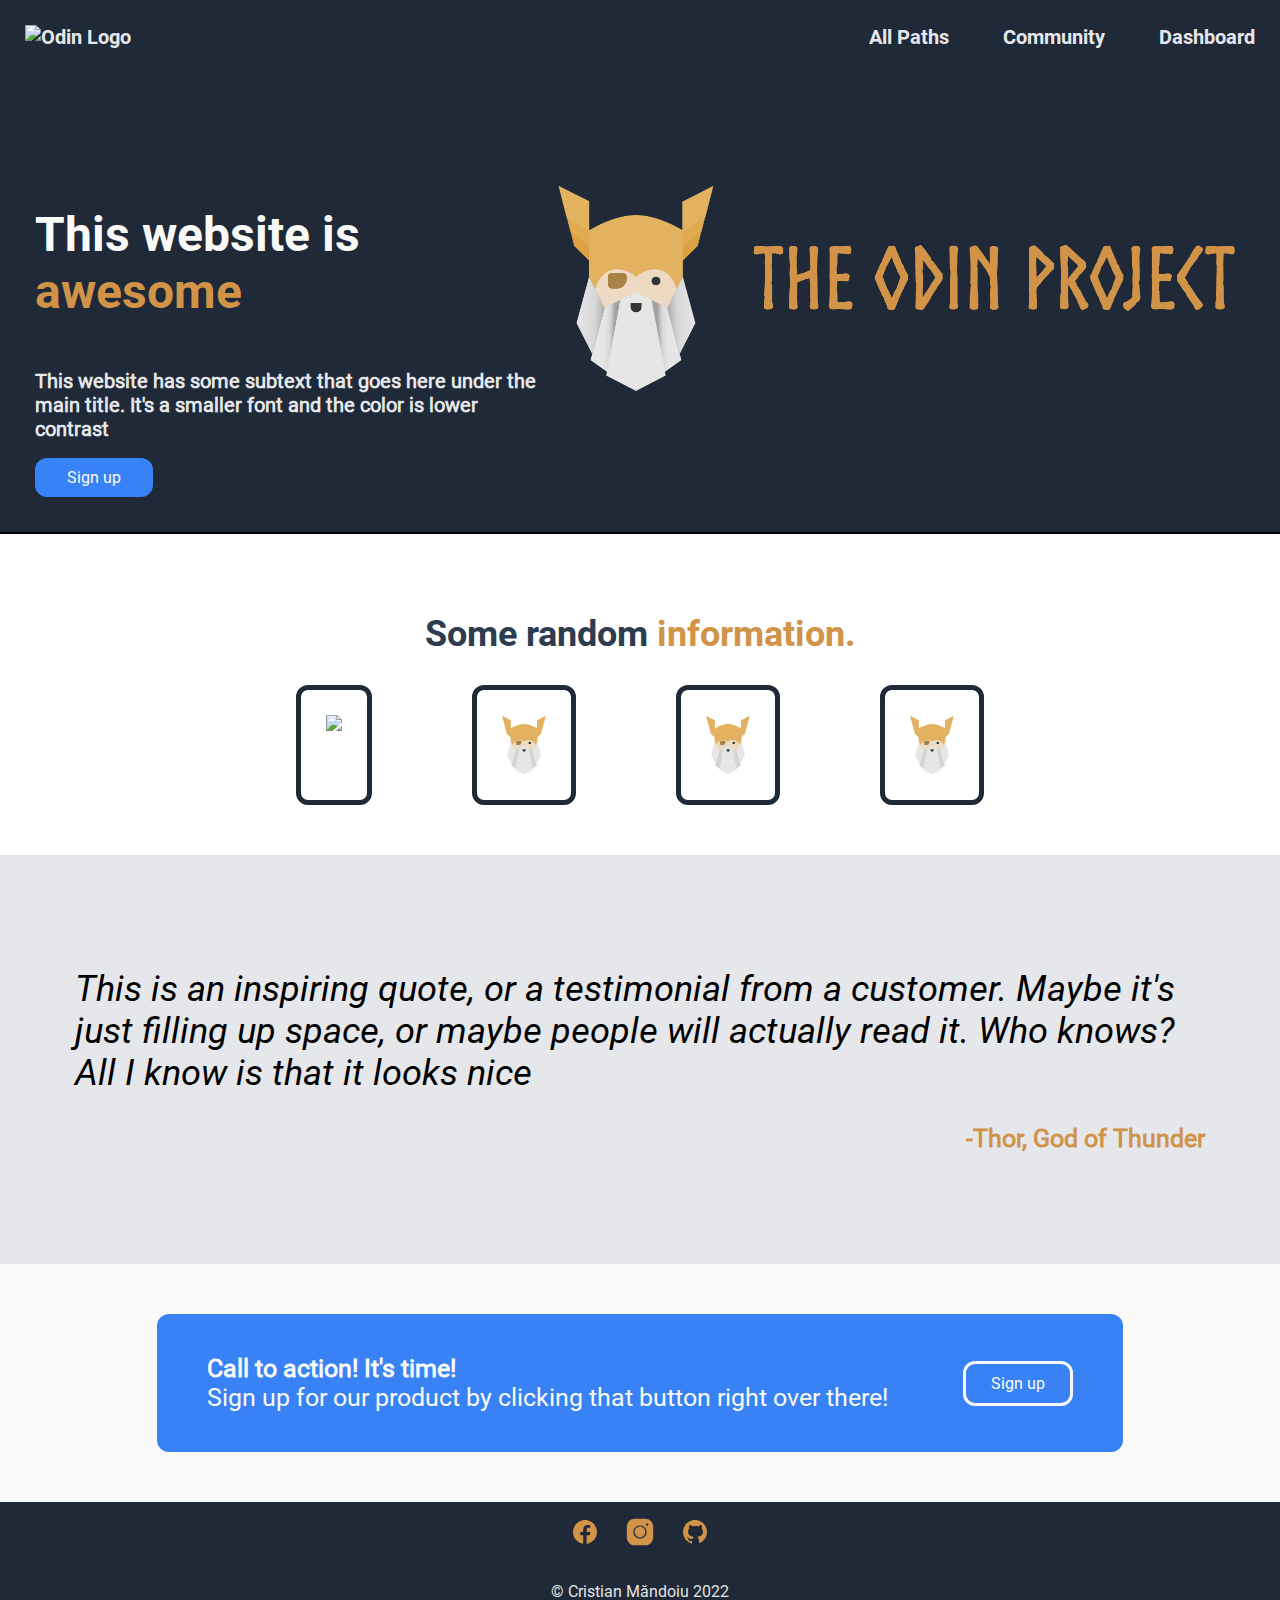
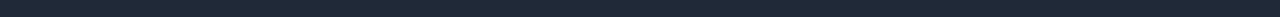
==== index.html @ 20a3cd53 "aded base href" ====
<!DOCTYPE html>
<html lang="ro-RO">
  <!-- Inceput HEAD -->
  <head>
    <meta charset="UTF-8" />
    <meta name="viewport" content="width=device-width, initial-scale=1.0" />
    <title>Cristian Măndoiu | Landing Page</title>
    <link rel="stylesheet" href="resources/style.css" />
    <base href="/odin-landing-page/">
  </head>
  <!-- Sfarsit HEAD -->
  <body>
    <div class="header">
      <div class="nav">
        <a class="logo" href="index.html">
          <img alt="Odin Logo" src="resources/logo.svg" />
        </a>

        <div class="nav-menu">
          <div class="nav-menu-items">
            <a class="nav-all-paths" href="#">All Paths</a>
            <a class="nav-community" href="#">Community</a>
            <a class="nav-dashboard" href="#">Dashboard</a>
          </div>
        </div>
      </div>
    </div>
    <section class="main-container">
      <div class="hero-container">
        <div class="hero">
          <h1 class="hero-text">
            This website is <span class="highlight">awesome</span>
          </h1>
          <h2 class="hero-subtext">
            This website has some subtext that goes here under the main title.
            It's a smaller font and the color is lower contrast
          </h2>
          <a href="#" class="hero-btn">Sign up</a>
        </div>
        <div class="hero-img">
          <img class="hero-odin" src="/resources/hero-img.png" />
        </div>
      </div>
      <section class="info">
        <h2 class="info-title">
          Some random <span class="highlight">information.</span>
        </h2>
        <div class="info-img">
          <img src="resources/logo.svg" />

          <img src="/resources/logo.svg" />

          <img src="/resources/logo.svg" />

          <img src="/resources/logo.svg" />
        </div>
      </section>
      <section class="quote-container">
        <div class="quote">
          <p class="quote-text">
            This is an inspiring quote, or a testimonial from a customer. Maybe
            it's just filling up space, or maybe people will actually read it.
            Who knows? All I know is that it looks nice
            <br />
            <span class="cite"
              ><strong
                ><span class="highlight">-Thor, God of Thunder</span></strong
              ></span
            >
          </p>
        </div>
      </section>
    </section>
    <section class="call-to-action">
      <div class="call-to-action-container">
        <p class="cta-text">
          <strong class=""> Call to action! It's time!</strong> <br />Sign up
          for our product by clicking that button right over there!
        </p>
       <a href="#" class="cta-btn">Sign up</a>
        </div>
      </div>
    </section>
  </body>
  <footer>
    <div class="footer-container">

    
    
      <div class="footer-links">
        <a href="https://www.facebook.com/mandoiuionutcristian"
        target="_blank">
        <svg class="ListItemIcon" xmlns="http://www.w3.org/2000/svg" x="0px" y="0px"
        width="30" height="30"
        viewBox="0 0 30 30"
        <g><path d="M15,3C8.373,3,3,8.373,3,15c0,6.016,4.432,10.984,10.206,11.852V18.18h-2.969v-3.154h2.969v-2.099c0-3.475,1.693-5,4.581-5 c1.383,0,2.115,0.103,2.461,0.149v2.753h-1.97c-1.226,0-1.654,1.163-1.654,2.473v1.724h3.593L19.73,18.18h-3.106v8.697 C22.481,26.083,27,21.075,27,15C27,8.373,21.627,3,15,3z"></path>
        </g>
        </svg>
        </a>
       
        <a href="https://www.instagram.com/cristian.mandoiu/"
        target="_blank">
        <svg class="ListItemIcon" xmlns="http://www.w3.org/2000/svg" x="0px" y="0px"
        width="30" height="30"
        viewBox="0 0 50 50"
      <g><path d="M 16 3 C 8.83 3 3 8.83 3 16 L 3 34 C 3 41.17 8.83 47 16 47 L 34 47 C 41.17 47 47 41.17 47 34 L 47 16 C 47 8.83 41.17 3 34 3 L 16 3 z M 37 11 C 38.1 11 39 11.9 39 13 C 39 14.1 38.1 15 37 15 C 35.9 15 35 14.1 35 13 C 35 11.9 35.9 11 37 11 z M 25 14 C 31.07 14 36 18.93 36 25 C 36 31.07 31.07 36 25 36 C 18.93 36 14 31.07 14 25 C 14 18.93 18.93 14 25 14 z M 25 16 C 20.04 16 16 20.04 16 25 C 16 29.96 20.04 34 25 34 C 29.96 34 34 29.96 34 25 C 34 20.04 29.96 16 25 16 z"></path>
      </g>
       </svg>
        </a>
   
        <a href="https://github.com/criskgsdev"
        target="_blank">
        <svg class="ListItemIcon" xmlns="http://www.w3.org/2000/svg" x="0px" y="0px"
        width="30" height="30"
        viewBox="0 0 30 30"
        <g>
        <path d="M15,3C8.373,3,3,8.373,3,15c0,5.623,3.872,10.328,9.092,11.63C12.036,26.468,12,26.28,12,26.047v-2.051 c-0.487,0-1.303,0-1.508,0c-0.821,0-1.551-0.353-1.905-1.009c-0.393-0.729-0.461-1.844-1.435-2.526 c-0.289-0.227-0.069-0.486,0.264-0.451c0.615,0.174,1.125,0.596,1.605,1.222c0.478,0.627,0.703,0.769,1.596,0.769 c0.433,0,1.081-0.025,1.691-0.121c0.328-0.833,0.895-1.6,1.588-1.962c-3.996-0.411-5.903-2.399-5.903-5.098 c0-1.162,0.495-2.286,1.336-3.233C9.053,10.647,8.706,8.73,9.435,8c1.798,0,2.885,1.166,3.146,1.481C13.477,9.174,14.461,9,15.495,9 c1.036,0,2.024,0.174,2.922,0.483C18.675,9.17,19.763,8,21.565,8c0.732,0.731,0.381,2.656,0.102,3.594 c0.836,0.945,1.328,2.066,1.328,3.226c0,2.697-1.904,4.684-5.894,5.097C18.199,20.49,19,22.1,19,23.313v2.734 c0,0.104-0.023,0.179-0.035,0.268C23.641,24.676,27,20.236,27,15C27,8.373,21.627,3,15,3z"></path>
        </g>
        </svg>
        </a>
      </div>
       
    <p class="footer-text">&copy Cristian Măndoiu 2022</p>
 
   
  
  </footer>
</html>
---- resources/style.css ----
/* Definire font-family si sursa font custom*/
@font-face {
  font-family: roboto;
  src: url(/resources/fonts/Roboto-Regular.ttf);
}
@font-face {
  font-family: roboto-bold;
  src: url(/resources/fonts/Roboto-Bold.ttf);
}
@font-face {
  font-family: roboto-italic;

  src: url(/resources/fonts/Roboto-Italic.ttf);
}

body {
  background-color: #1f2937; /*setare culoare background body*/
  margin: 0; /* by default erau 8px, no idea why*/
}
.nav {
  display: flex;
  justify-content: space-between; /*pozitioneaza cele 2 elemente din nav (logo, nav-menu) la inceputul, respectiv sfarsitul container-ului)*/
  align-items: center; /*fara el, nav-menu-ul ar fi fost afisat in coltul dreapta sus al container-ului*/
} /*nu am stilizat toata clasa "nav" deoarece am avut nevoie de stilizare individuala pentru a spatia corect fiecare item in parte*/
.nav-all-paths,
.nav-community,
.nav-dashboard,
.logo {
  margin: 25px; /*spatiaza itemii atat de marginile documentului cat si unul de altul, in felul asta nu se "incaleca pe rezolutii mai mici"*/
  text-decoration: none; /*fiind ancore, by default ar fi fost subliniate si nu am vrut asta*/
  font-family: roboto-bold, Verdana, Geneva, Tahoma, sans-serif; /*trebuie sa ma documentez daca e vreo varianta sa nu mai fie nevoie sa definesc de fiecare data font family-ul, mai ales ca folosesc acelasi font peste tot, @TODO"*/
  /*setare dimensiune si culoare text, in pixeli, momentan :D*/
  font-size: 20px;
  color: #e5e7eb;
  transition-duration: 0.5ms;
}
.nav-menu a:hover {
  color: #d09348;
  font-size: 25px;
}

.main-container {
  display: block;
}
.hero-text {
  color: #f9faf8;
  font-size: 48px;
  font-family: roboto-bold;
}

.hero-subtext {
  font-family: roboto, Verdana, Geneva, Tahoma, sans-serif;
  font-size: 20px;
  color: #e5e7eb;
}

/*butonul de sign-up din "hero"*/
.hero-btn {
  background-color: #3882f6;
  border-radius: 12px; /*pentru margini rotunjite*/
  color: #f9faf8; /*culoare text*/
  padding: 10px 32px;
  text-align: center;
  text-decoration: none;

  font-size: 16px;
  font-family: roboto;
  transition-duration: 0.4ms; /*pentru hover*/
  max-width: fit-content; /*ca sa nu ocupe toata latimea containerului*/
}
.hero-btn:hover {
  background-color: #d09348; /*schimbare subtila de nuanta la hover"*/
}
.hero-container {
  display: flex;
  margin-top: 65px;
  padding: 35px;
}
.hero {
  display: flex;

  flex-direction: column;
  justify-content: space-between;
}
.hero-img img {
  max-height: 100%;
  max-width: 100%;
  height: auto;
}
.info {
  border-top: 2px solid black;
  display: flex;
  align-items: center;
  justify-content: space-between;
  padding: 50px 0px;

  flex-direction: column;
  background-color: #ffffff;
  width: auto;
}
.info-img {
  display: flex;
  gap: 100px;
  flex-wrap: wrap;
}
.info-img img {
  border: 5px solid #1f2937;
  border-radius: 12px;
  transition-duration: 50 ms;
  padding: 25px;
}

.info-img img:hover {
  background-color: #2c3c51;
}

.info-title {
  display: block;
  font-family: roboto-bold;
  font-size: 36px;
  color: #2c3c51;
}
.highlight {
  color: #d09348;
}
.quote-container {
  display: flex;
  background-color: #e5e7eb;
  border-top: 2px solid #e4e4e4; /*detalii, adauga un border discret pentru o delimitare subtila intre sectiuni, folosindu-se variatii mici de nuanta*/
}
.quote-text {
  font-family: roboto-italic;
  font-size: 36px;
  padding: 75px;
}
.cite {
  display: flex;
  font-family: roboto;
  font-size: 25px;
  flex-direction: row-reverse;
  margin-top: 30px;
}
.call-to-action {
  font-family: roboto;
  background-color: #f9faf8;
  display: flex;
  color: #f9faf8;
  justify-items: center;
  justify-content: center;
}
.call-to-action-container {
  display: flex;
  background-color: #3882f6;

  border-radius: 12px;
  margin: 50px;
  align-items: center;
  padding: 15px 50px;
}
.cta-text {
  font-size: 25px;
}
.cta-btn {
  font-family: roboto;
  display: flex;
  border: 3px solid #f9faf8;

  border-radius: 12px; /*pentru margini rotunjite*/
  color: #f9faf8; /*culoare text*/

  text-decoration: none;

  padding: 10px 25px;
  font-size: 16px;
  font-family: roboto;
  transition-duration: 0.4ms; /*pentru hover*/

  min-width: fit-content;
  margin-left: 75px;
}
.cta-btn:hover {
  background-color: #ffffff;
  color: #3882f6;
}
.footer-text {
  color: #e4e4e4;
  font-family: roboto;
  display: flex;
  justify-content: center;
}
.footer-container {
  display: flex;
  flex-direction: column;
  align-items: center;
  color: #3882f6;
}
.footer-links {
  display: flex;
  gap: 25px;
  margin: 15px;
}
.footer-links a {
  fill: #d09348;
}
.footer-links a :hover {
  fill: #f9faf8;
}
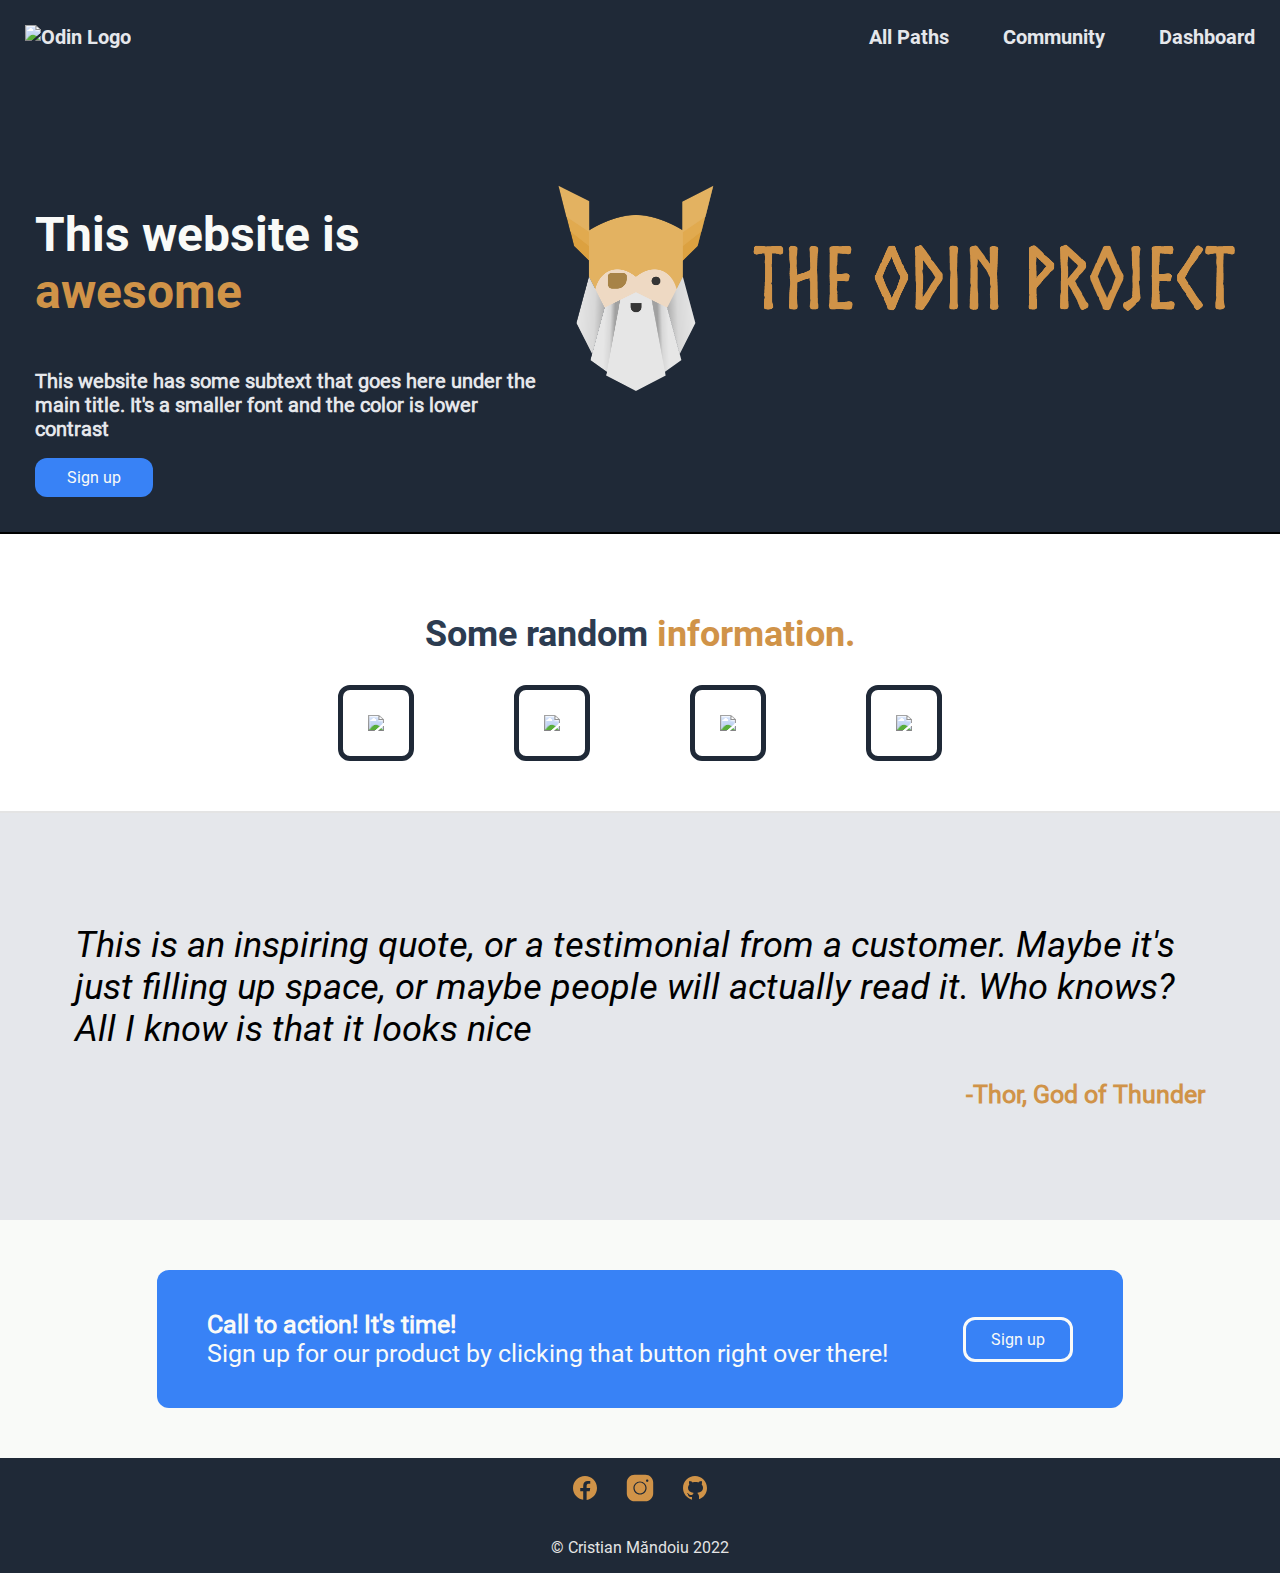
==== commit 9b278d6d: "Just figured out the path problem, I think," ====
--- a/index.html
+++ b/index.html
@@ -48,11 +48,11 @@
         <div class="info-img">
           <img src="resources/logo.svg" />
 
-          <img src="/resources/logo.svg" />
+          <img src="resources/logo.svg" />
 
-          <img src="/resources/logo.svg" />
+          <img src="resources/logo.svg" />
 
-          <img src="/resources/logo.svg" />
+          <img src="resources/logo.svg" />
         </div>
       </section>
       <section class="quote-container">
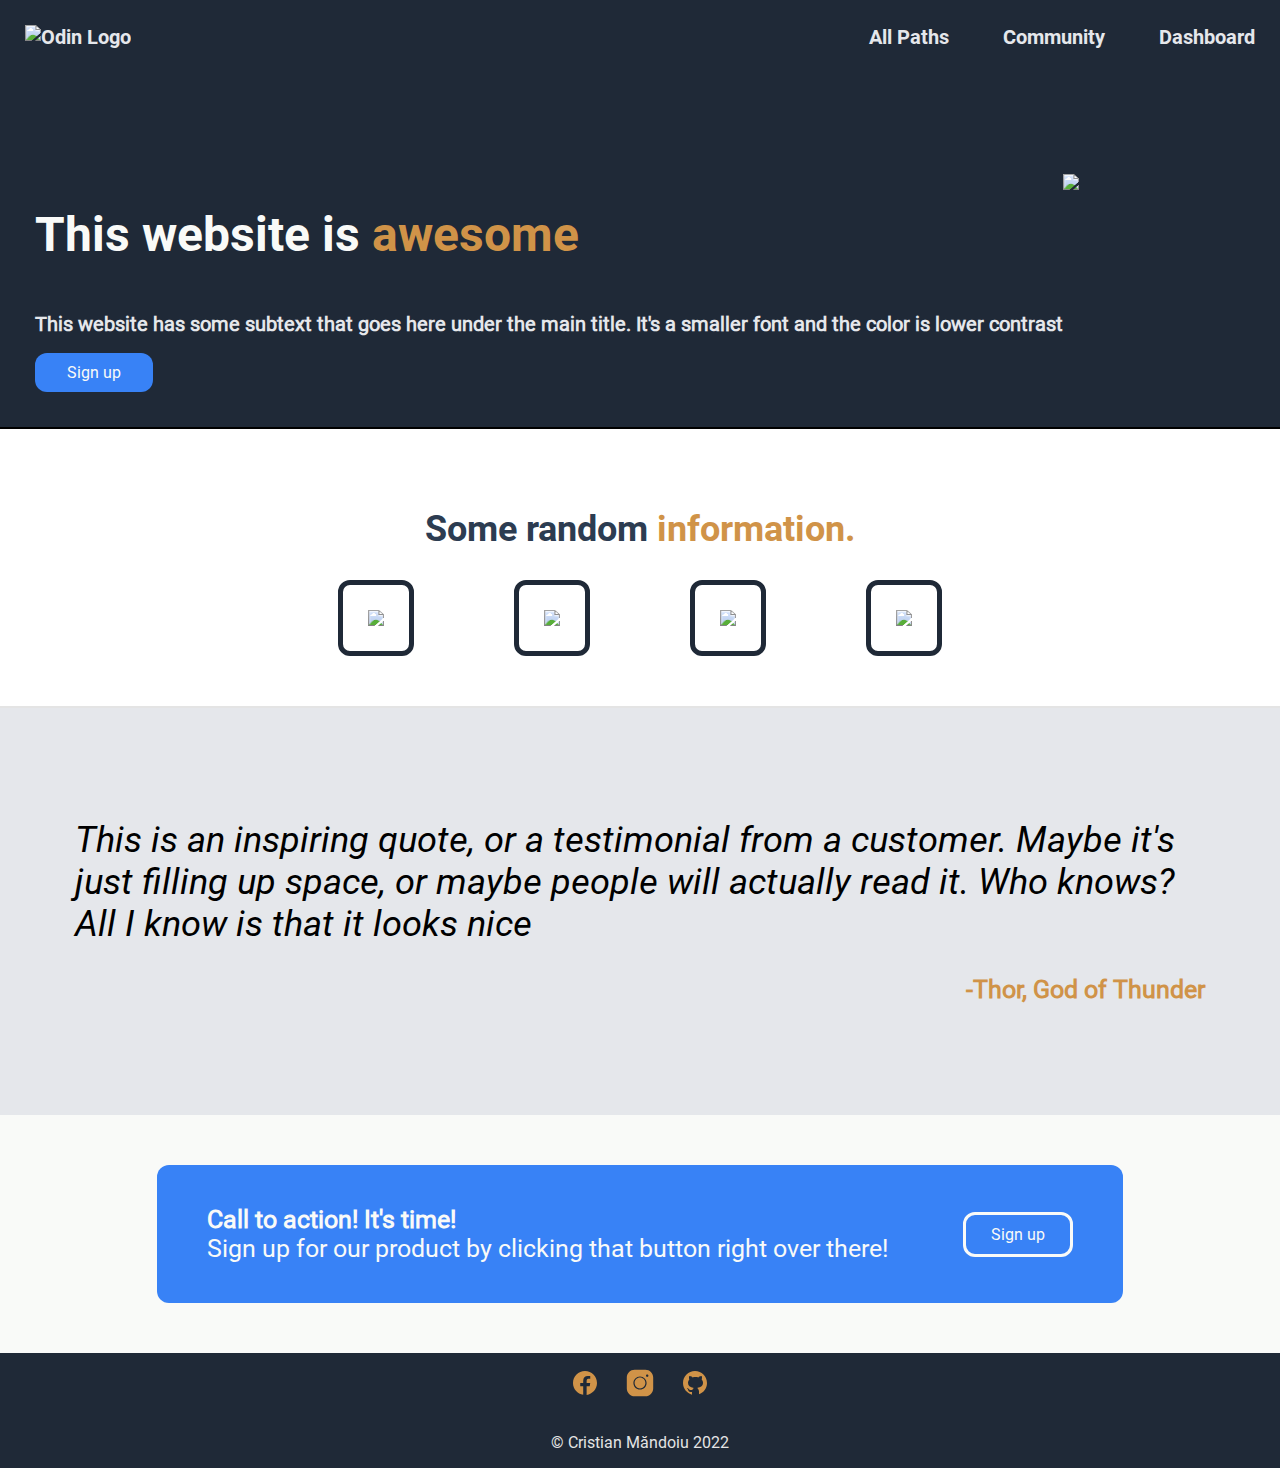
==== commit e36d1696: "removed another /" ====
--- a/index.html
+++ b/index.html
@@ -38,7 +38,7 @@
           <a href="#" class="hero-btn">Sign up</a>
         </div>
         <div class="hero-img">
-          <img class="hero-odin" src="/resources/hero-img.png" />
+          <img class="hero-odin" src="resources/hero-img.png" />
         </div>
       </div>
       <section class="info">
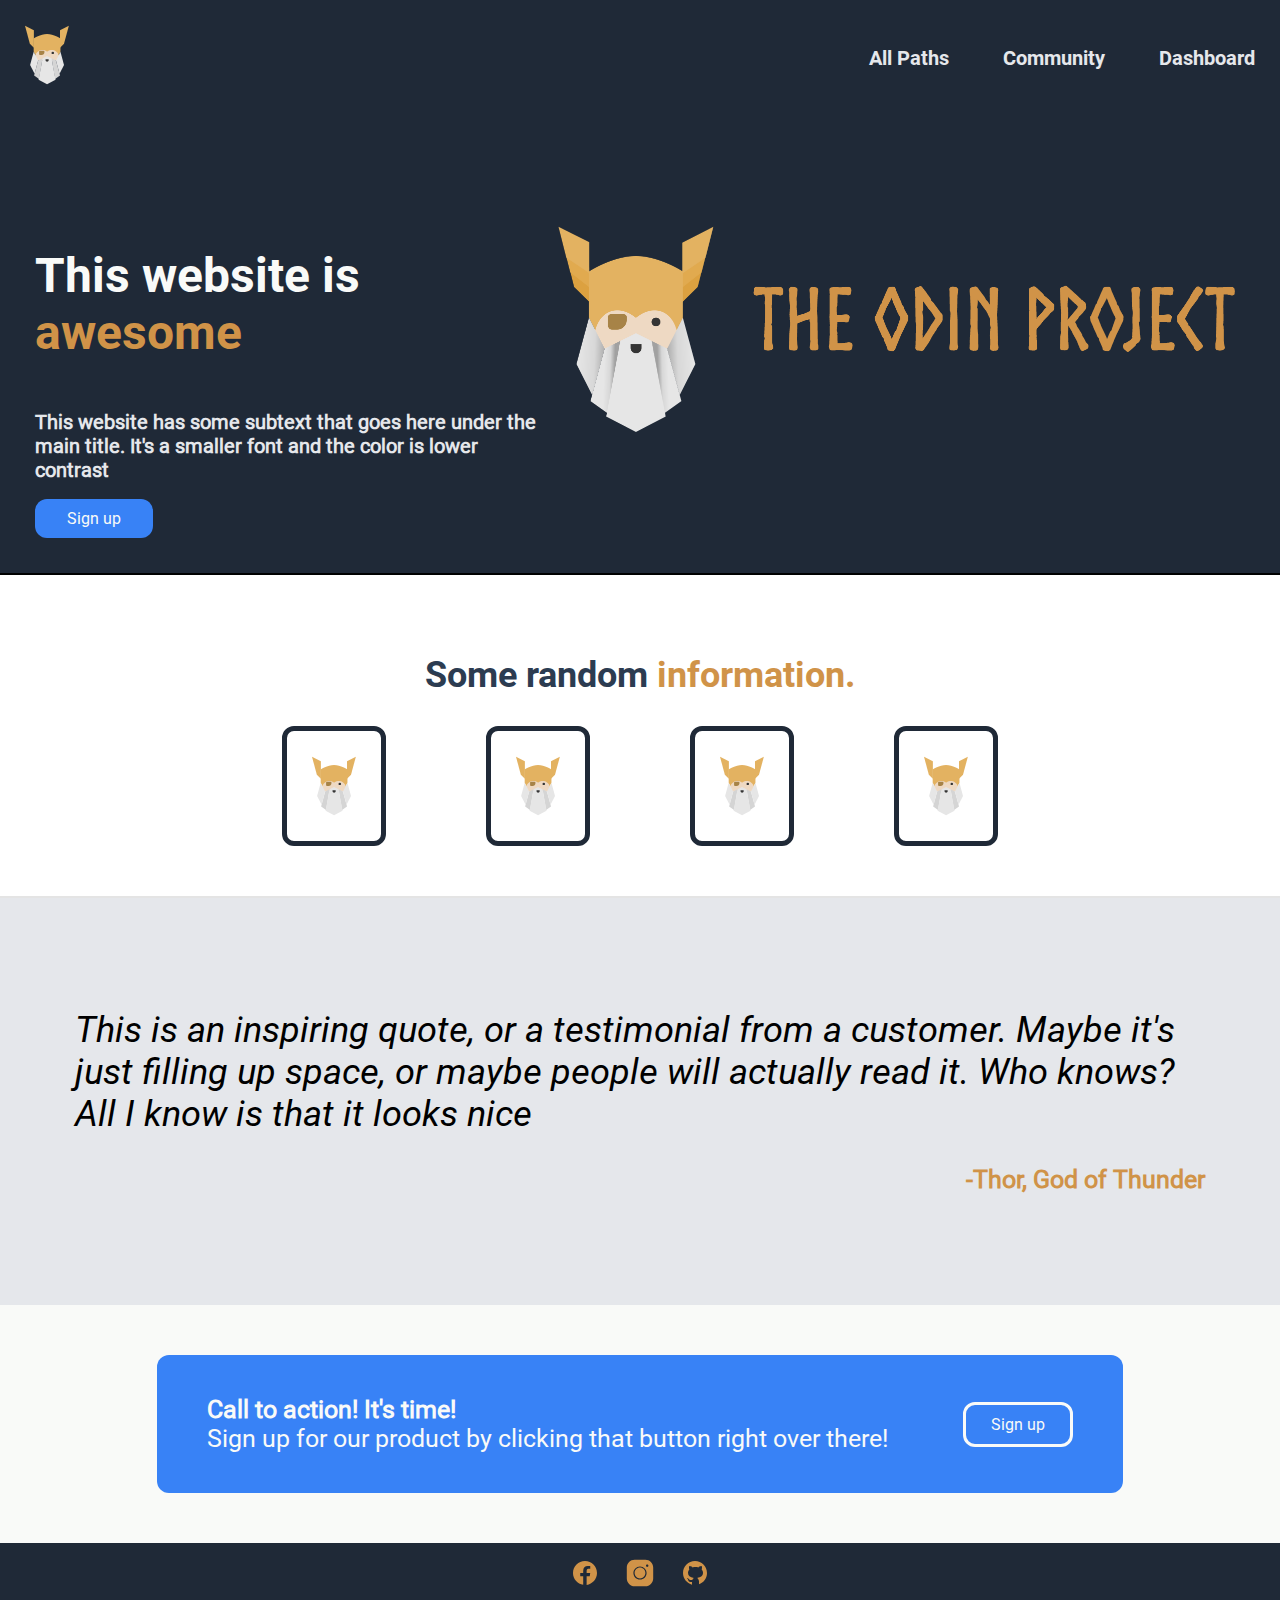
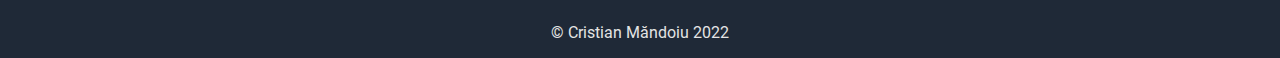
==== commit e6feab52: "," ====
--- a/index.html
+++ b/index.html
@@ -5,7 +5,7 @@
     <meta charset="UTF-8" />
     <meta name="viewport" content="width=device-width, initial-scale=1.0" />
     <title>Cristian Măndoiu | Landing Page</title>
-    <link rel="stylesheet" href="resources/style.css" />
+    <link rel="stylesheet" href="/resources/style.css" />
     <base href="/odin-landing-page/">
   </head>
   <!-- Sfarsit HEAD -->
@@ -13,7 +13,7 @@
     <div class="header">
       <div class="nav">
         <a class="logo" href="index.html">
-          <img alt="Odin Logo" src="resources/logo.svg" />
+          <img alt="Odin Logo" src="/resources/logo.svg" />
         </a>
 
         <div class="nav-menu">
@@ -38,7 +38,7 @@
           <a href="#" class="hero-btn">Sign up</a>
         </div>
         <div class="hero-img">
-          <img class="hero-odin" src="resources/hero-img.png" />
+          <img class="hero-odin" src="/resources/hero-img.png" />
         </div>
       </div>
       <section class="info">
@@ -46,13 +46,13 @@
           Some random <span class="highlight">information.</span>
         </h2>
         <div class="info-img">
-          <img src="resources/logo.svg" />
+          <img src="/logo.svg" />
 
-          <img src="resources/logo.svg" />
+          <img src="/logo.svg" />
 
-          <img src="resources/logo.svg" />
+          <img src="/logo.svg" />
 
-          <img src="resources/logo.svg" />
+          <img src="/logo.svg" />
         </div>
       </section>
       <section class="quote-container">
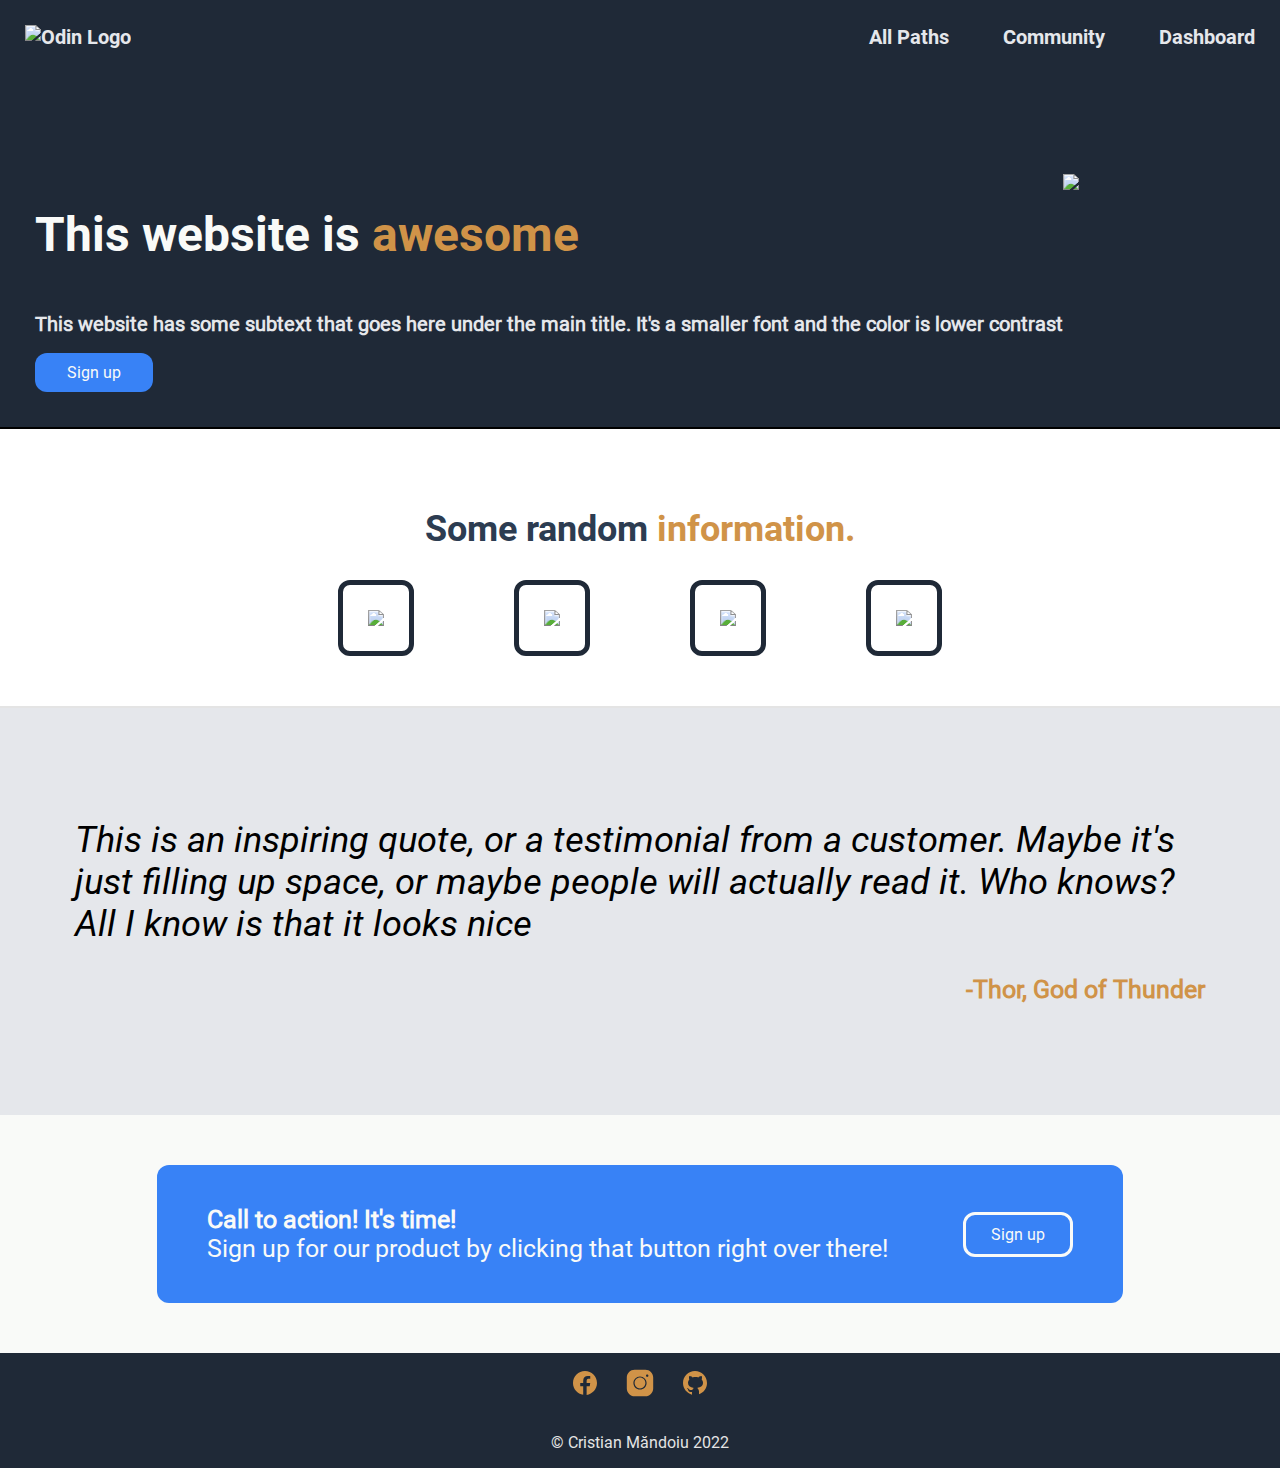
==== commit 8424866f: "." ====
--- a/index.html
+++ b/index.html
@@ -5,7 +5,7 @@
     <meta charset="UTF-8" />
     <meta name="viewport" content="width=device-width, initial-scale=1.0" />
     <title>Cristian Măndoiu | Landing Page</title>
-    <link rel="stylesheet" href="/resources/style.css" />
+    <link rel="stylesheet" href="resources/style.css" />
     <base href="/odin-landing-page/">
   </head>
   <!-- Sfarsit HEAD -->
@@ -13,7 +13,7 @@
     <div class="header">
       <div class="nav">
         <a class="logo" href="index.html">
-          <img alt="Odin Logo" src="/resources/logo.svg" />
+          <img alt="Odin Logo" src="resources/logo.svg" />
         </a>
 
         <div class="nav-menu">
@@ -38,7 +38,7 @@
           <a href="#" class="hero-btn">Sign up</a>
         </div>
         <div class="hero-img">
-          <img class="hero-odin" src="/resources/hero-img.png" />
+          <img class="hero-odin" src="resources/hero-img.png" />
         </div>
       </div>
       <section class="info">
@@ -46,13 +46,13 @@
           Some random <span class="highlight">information.</span>
         </h2>
         <div class="info-img">
-          <img src="/logo.svg" />
+          <img src="resources/logo.svg" />
 
-          <img src="/logo.svg" />
+          <img src="resources/logo.svg" />
 
-          <img src="/logo.svg" />
+          <img src="resources/logo.svg" />
 
-          <img src="/logo.svg" />
+          <img src="resources/logo.svg"/>
         </div>
       </section>
       <section class="quote-container">
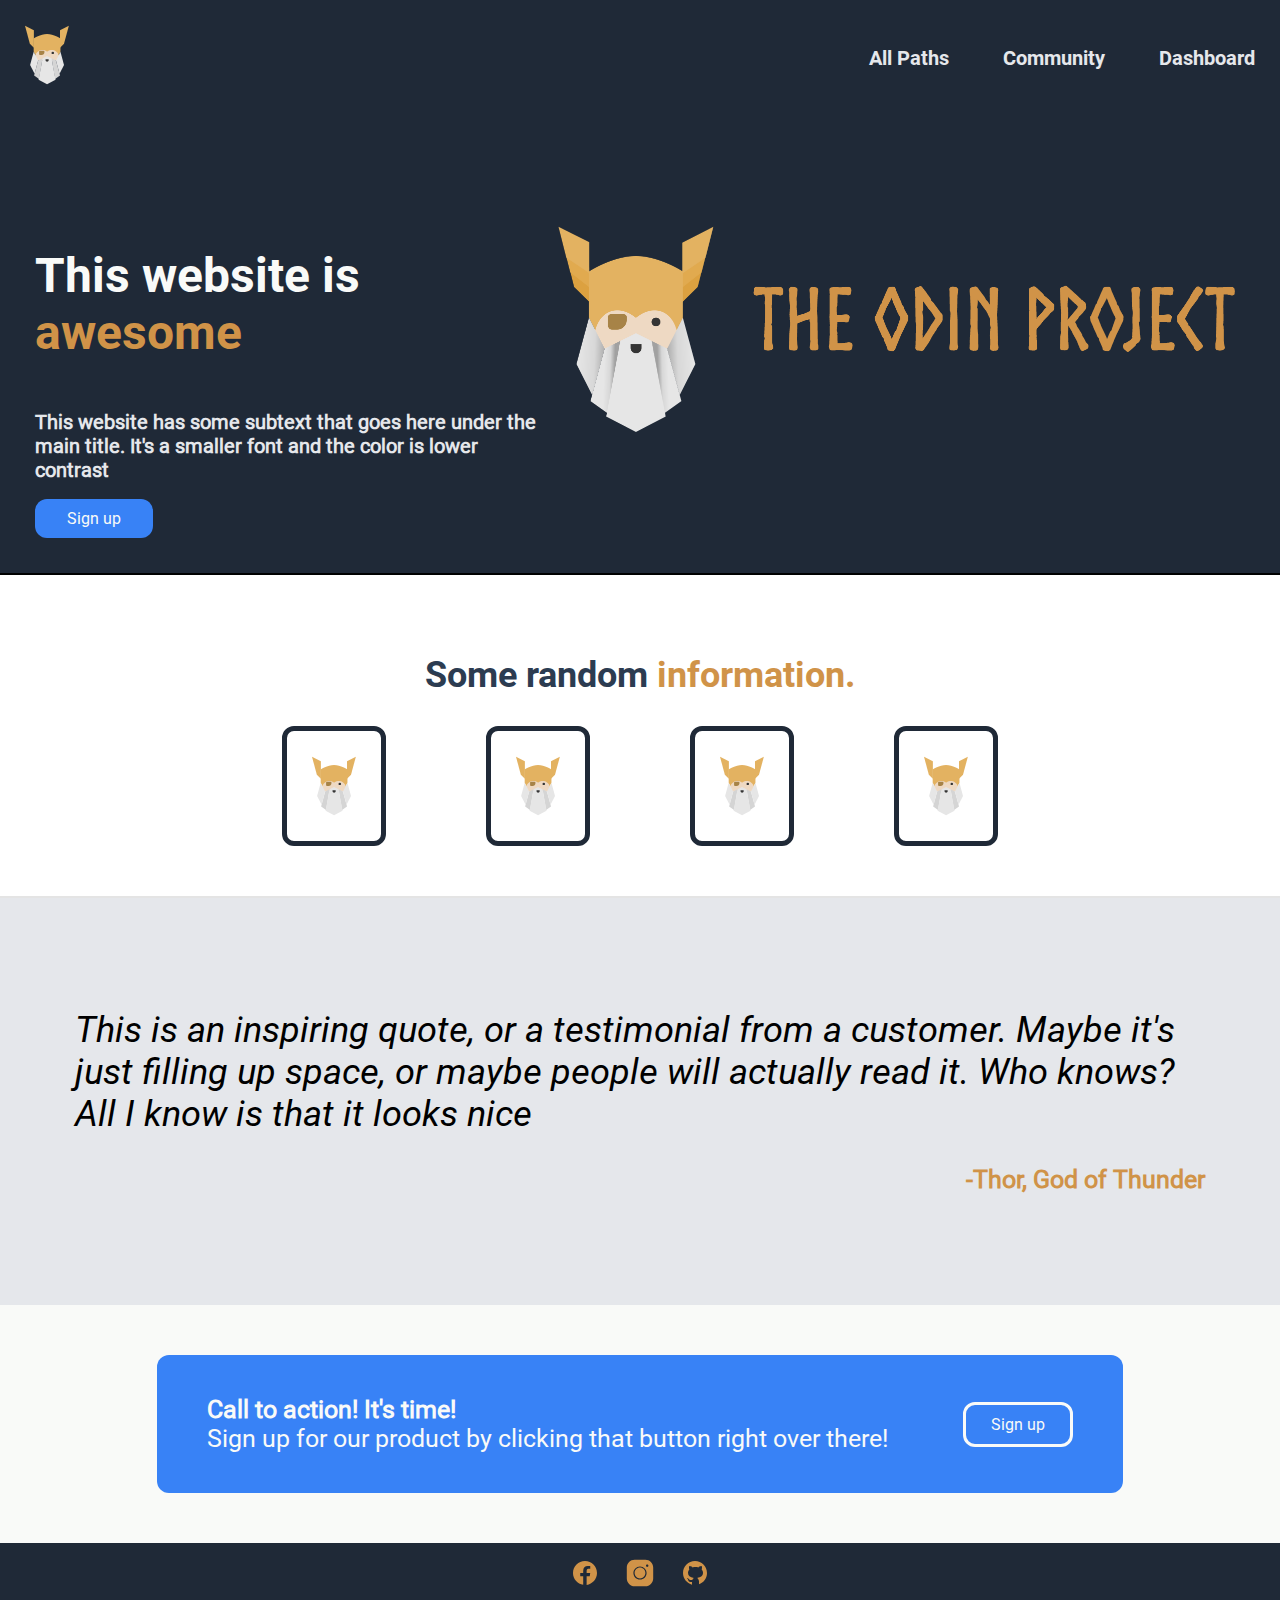
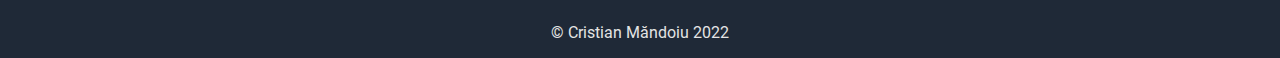
==== commit e22f7be0: "yep" ====
--- a/index.html
+++ b/index.html
@@ -5,7 +5,7 @@
     <meta charset="UTF-8" />
     <meta name="viewport" content="width=device-width, initial-scale=1.0" />
     <title>Cristian Măndoiu | Landing Page</title>
-    <link rel="stylesheet" href="resources/style.css" />
+    <link rel="stylesheet" href="/resources/style.css" />
     <base href="/odin-landing-page/">
   </head>
   <!-- Sfarsit HEAD -->
@@ -13,7 +13,7 @@
     <div class="header">
       <div class="nav">
         <a class="logo" href="index.html">
-          <img alt="Odin Logo" src="resources/logo.svg" />
+          <img alt="Odin Logo" src="/resources/logo.svg" />
         </a>
 
         <div class="nav-menu">
@@ -38,7 +38,7 @@
           <a href="#" class="hero-btn">Sign up</a>
         </div>
         <div class="hero-img">
-          <img class="hero-odin" src="resources/hero-img.png" />
+          <img class="hero-odin" src="/resources/hero-img.png" />
         </div>
       </div>
       <section class="info">
@@ -46,13 +46,13 @@
           Some random <span class="highlight">information.</span>
         </h2>
         <div class="info-img">
-          <img src="resources/logo.svg" />
+          <img src="/resources/logo.svg" />
 
-          <img src="resources/logo.svg" />
+          <img src="/resources/logo.svg" />
 
-          <img src="resources/logo.svg" />
+          <img src="/resources/logo.svg" />
 
-          <img src="resources/logo.svg"/>
+          <img src="/resources/logo.svg"/>
         </div>
       </section>
       <section class="quote-container">
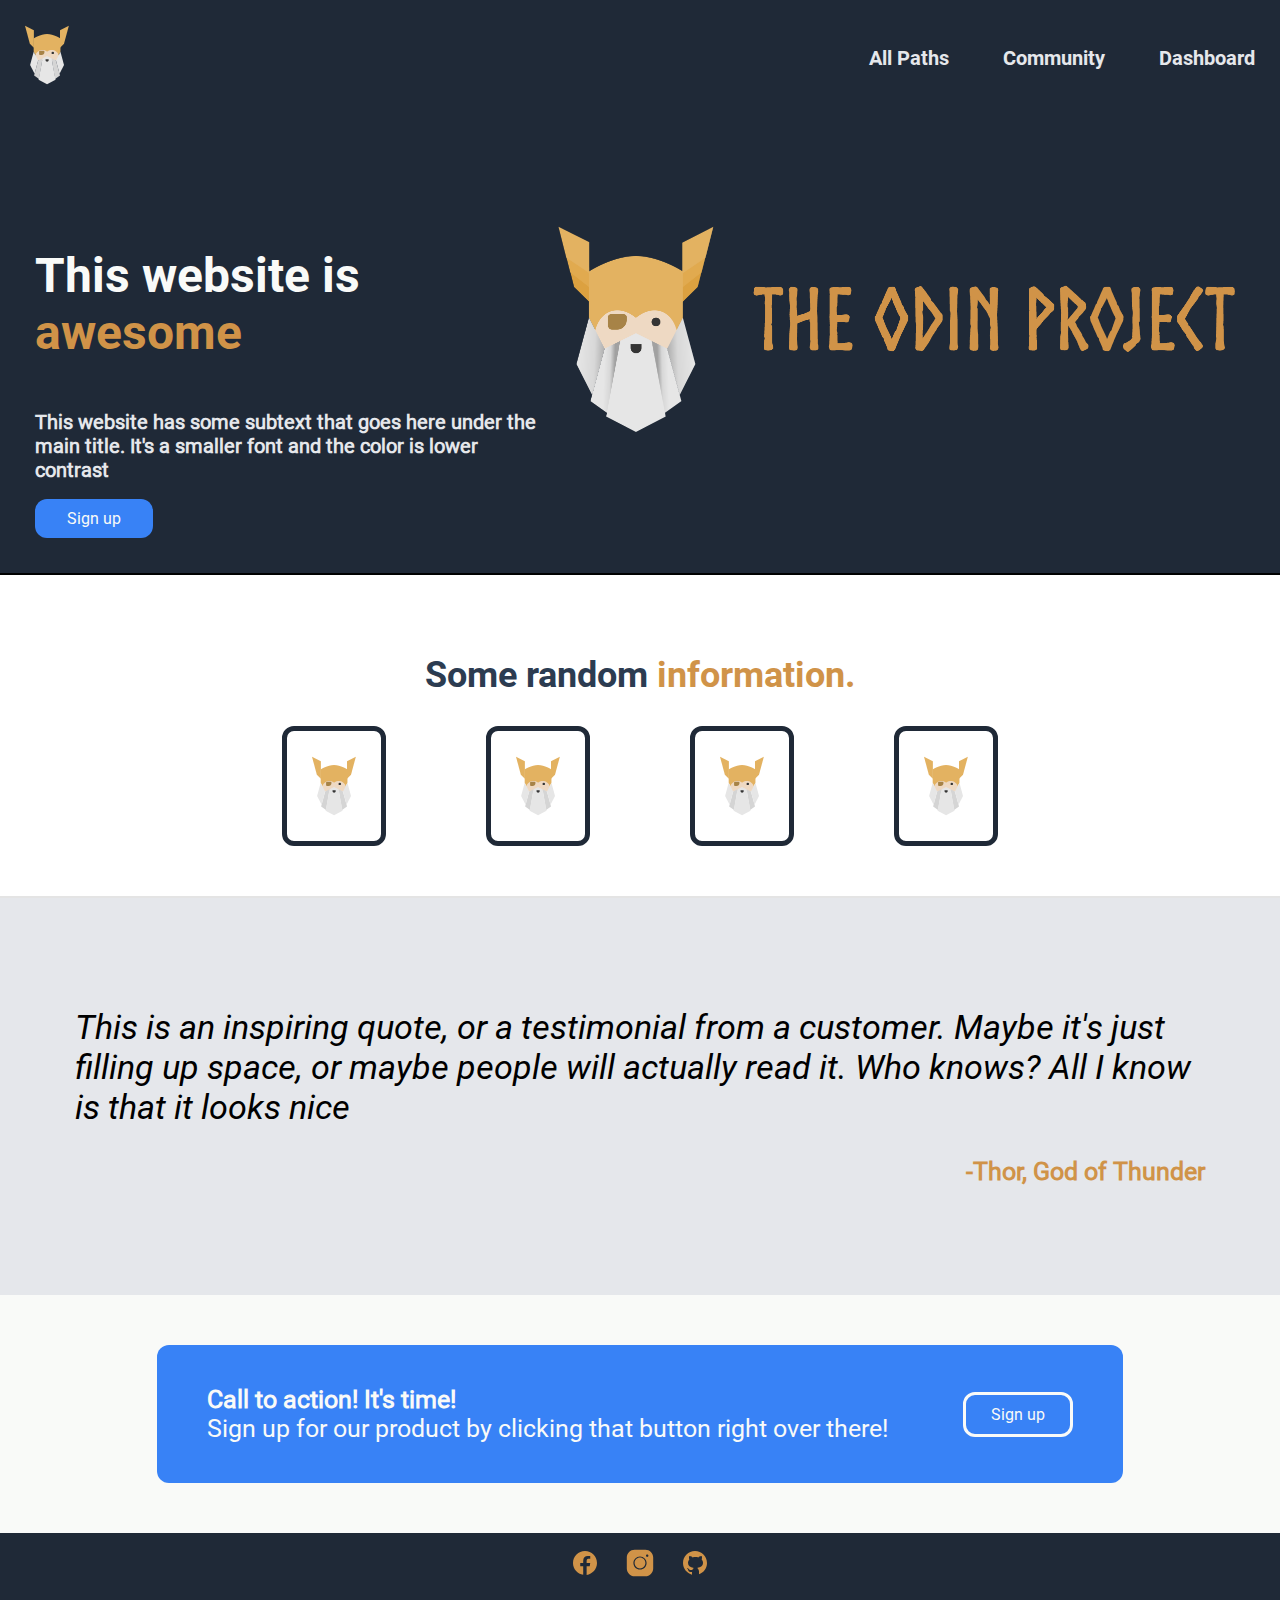
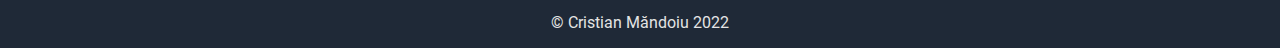
==== commit eb578ed6: "added first media querry for responsiveness" ====
--- a/index.html
+++ b/index.html
@@ -10,20 +10,25 @@
   </head>
   <!-- Sfarsit HEAD -->
   <body>
+    <script src="index.js"></script>
     <div class="header">
       <div class="nav">
         <a class="logo" href="index.html">
           <img alt="Odin Logo" src="/resources/logo.svg" />
         </a>
-
-        <div class="nav-menu">
-          <div class="nav-menu-items">
+          <div class="nav-menu">
+          <div class="nav-links">
             <a class="nav-all-paths" href="#">All Paths</a>
             <a class="nav-community" href="#">Community</a>
             <a class="nav-dashboard" href="#">Dashboard</a>
           </div>
         </div>
       </div>
+      <button class="hamburger">
+        <span></span>
+        <span></span>
+        <span></span>
+        </button>
     </div>
     <section class="main-container">
       <div class="hero-container">
@@ -81,6 +86,7 @@
         </div>
       </div>
     </section>
+    
   </body>
   <footer>
     <div class="footer-container">
--- a/resources/style.css
+++ b/resources/style.css
@@ -16,6 +16,9 @@
 body {
   background-color: #1f2937; /*setare culoare background body*/
   margin: 0; /* by default erau 8px, no idea why*/
+}
+.nav-menu {
+  display: none;
 }
 .nav {
   display: flex;
@@ -34,6 +37,45 @@
   color: #e5e7eb;
   transition-duration: 0.5ms;
 }
+.hamburger {
+  display: block;
+  position: relative;
+  z-index: 1;
+  user-select: none;
+  appearance: none;
+  border: none;
+  background: none;
+  outline: none;
+  cursor: pointer;
+}
+
+.hamburger span {
+  display: block;
+  width: 33px;
+  height: 4px;
+  margin-bottom: 5px;
+  position: relative;
+  border-radius: 6px;
+  z-index: 1;
+  transform-origin: 0 0;
+  transition: 0.4s;
+  background-color: #ffffff;
+}
+.hamburger:hover span:nth-child(2) {
+  transform: translateX(10px);
+  background-color: #d09348;
+}
+.hamburger.is-active span:nth-child(1) {
+  transform: translate(0px, -2px) rotate(45deg);
+}
+.hamburger.is-active span:nth-child(2) {
+  opacity: 0;
+  transform: translate(15px);
+}
+.hamburger.is-active span:nth-child(3) {
+  transform: translate(-3px, 3px) rotate(-45deg);
+}
+
 .nav-menu a:hover {
   color: #d09348;
   font-size: 25px;
@@ -130,7 +172,7 @@
 }
 .quote-text {
   font-family: roboto-italic;
-  font-size: 36px;
+  font-size: 15px;
   padding: 75px;
 }
 .cite {
@@ -205,3 +247,14 @@
 .footer-links a :hover {
   fill: #f9faf8;
 }
+@media (min-width: 768px) {
+  .hamburger {
+    display: none;
+  }
+  .nav-menu {
+    display: block;
+  }
+  .quote-text {
+    font-size: 34px;
+  }
+}
